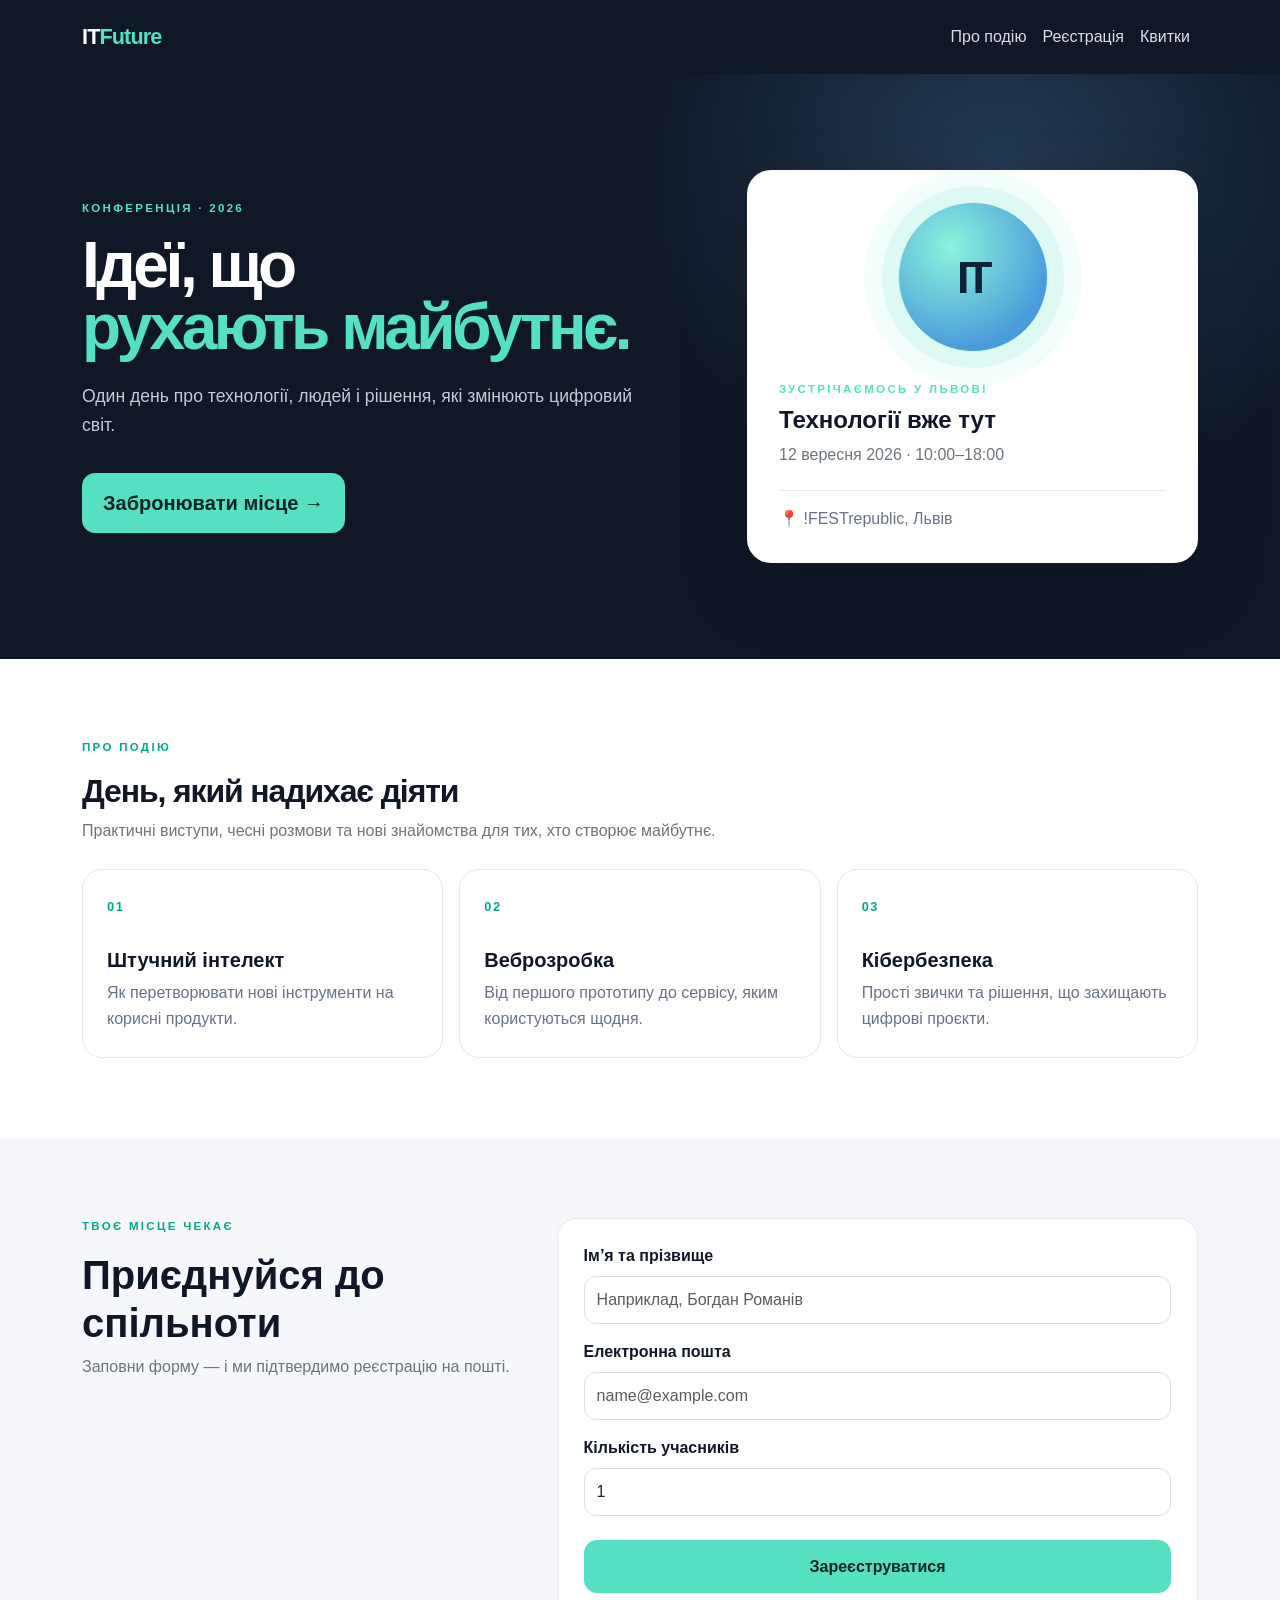
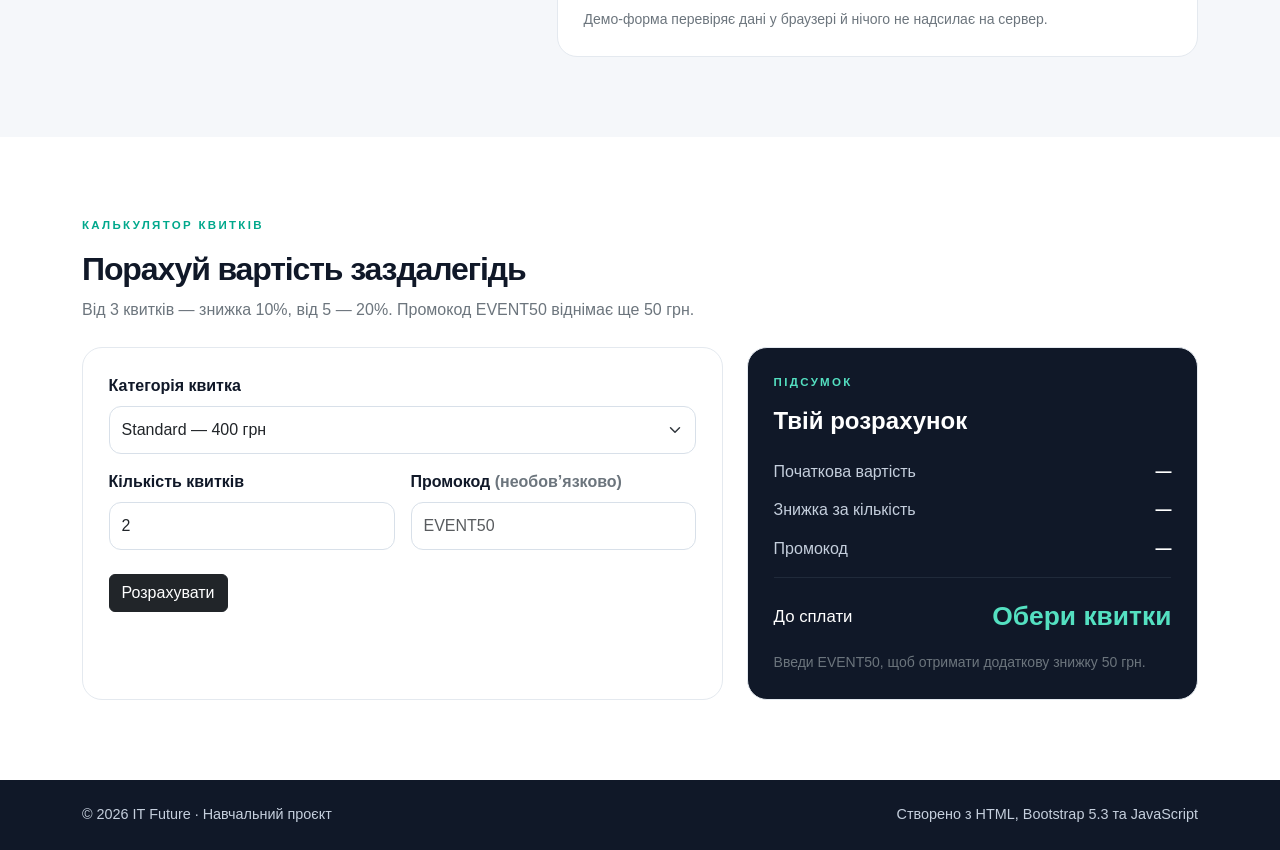
==== module10-bootstrap-event/index.html @ 21c27786 "Add Module 10 Bootstrap event ticket app" ====
<!doctype html>
<html lang="uk">
<head>
  <meta charset="utf-8">
  <meta name="viewport" content="width=device-width, initial-scale=1">
  <meta name="description" content="Реєстрація на IT Future та калькулятор вартості квитків.">
  <title>IT Future — квитки на подію</title>
  <link href="https://cdn.jsdelivr.net/npm/bootstrap@5.3.3/dist/css/bootstrap.min.css" rel="stylesheet">
  <link rel="stylesheet" href="style.css">
  <script src="script.js" defer></script>
</head>
<body>
  <nav class="navbar navbar-expand-lg navbar-dark site-nav">
    <div class="container">
      <a class="navbar-brand fw-bold" href="#top">IT<span>Future</span></a>
      <button class="navbar-toggler" type="button" data-bs-toggle="collapse" data-bs-target="#mainNav" aria-label="Відкрити меню">
        <span class="navbar-toggler-icon"></span>
      </button>
      <div class="collapse navbar-collapse" id="mainNav">
        <div class="navbar-nav ms-auto">
          <a class="nav-link" href="#about">Про подію</a>
          <a class="nav-link" href="#register">Реєстрація</a>
          <a class="nav-link" href="#tickets">Квитки</a>
        </div>
      </div>
    </div>
  </nav>

  <main id="top">
    <section class="hero-section">
      <div class="container py-5">
        <div class="row align-items-center g-4">
          <div class="col-lg-7">
            <p class="eyebrow">КОНФЕРЕНЦІЯ · 2026</p>
            <h1 class="display-3 fw-bold">Ідеї, що<br><span>рухають майбутнє.</span></h1>
            <p class="hero-copy">Один день про технології, людей і рішення, які змінюють цифровий світ.</p>
            <a class="btn btn-accent btn-lg" href="#register">Забронювати місце <span aria-hidden="true">→</span></a>
          </div>
          <div class="col-lg-5">
            <div class="event-card">
              <div class="event-orbit" aria-hidden="true"><span>IT</span></div>
              <p class="eyebrow mb-2">ЗУСТРІЧАЄМОСЬ У ЛЬВОВІ</p>
              <h2 class="h4 fw-bold">Технології вже тут</h2>
              <p class="text-secondary mb-0">12 вересня 2026 · 10:00–18:00</p>
              <div class="event-meta"><span>📍</span> !FESTrepublic, Львів</div>
            </div>
          </div>
        </div>
      </div>
    </section>

    <section id="about" class="section-pad">
      <div class="container">
        <div class="section-heading mb-4">
          <p class="eyebrow">ПРО ПОДІЮ</p>
          <h2 class="fw-bold">День, який надихає діяти</h2>
          <p class="text-secondary">Практичні виступи, чесні розмови та нові знайомства для тих, хто створює майбутнє.</p>
        </div>
        <div class="row g-3">
          <div class="col-md-4"><article class="topic-card h-100"><span class="topic-number">01</span><h3 class="h5 fw-bold">Штучний інтелект</h3><p class="mb-0">Як перетворювати нові інструменти на корисні продукти.</p></article></div>
          <div class="col-md-4"><article class="topic-card h-100"><span class="topic-number">02</span><h3 class="h5 fw-bold">Веброзробка</h3><p class="mb-0">Від першого прототипу до сервісу, яким користуються щодня.</p></article></div>
          <div class="col-md-4"><article class="topic-card h-100"><span class="topic-number">03</span><h3 class="h5 fw-bold">Кібербезпека</h3><p class="mb-0">Прості звички та рішення, що захищають цифрові проєкти.</p></article></div>
        </div>
      </div>
    </section>

    <section id="register" class="section-pad section-tint">
      <div class="container">
        <div class="row g-4 align-items-start">
          <div class="col-lg-5">
            <p class="eyebrow">ТВОЄ МІСЦЕ ЧЕКАЄ</p>
            <h2 class="display-6 fw-bold">Приєднуйся до спільноти</h2>
            <p class="text-secondary">Заповни форму — і ми підтвердимо реєстрацію на пошті.</p>
            <div id="registrationMessage" class="alert d-none" role="status" aria-live="polite"></div>
          </div>
          <div class="col-lg-7">
            <form id="registrationForm" class="panel-card" novalidate>
              <div class="mb-3">
                <label for="fullName" class="form-label">Ім’я та прізвище</label>
                <input class="form-control" id="fullName" name="fullName" type="text" autocomplete="name" placeholder="Наприклад, Богдан Романів" required minlength="3">
                <div class="invalid-feedback">Вкажи ім’я (щонайменше 3 символи).</div>
              </div>
              <div class="mb-3">
                <label for="email" class="form-label">Електронна пошта</label>
                <input class="form-control" id="email" name="email" type="email" autocomplete="email" placeholder="name@example.com" required>
                <div class="invalid-feedback">Введи коректну адресу електронної пошти.</div>
              </div>
              <div class="mb-4">
                <label for="attendees" class="form-label">Кількість учасників</label>
                <input class="form-control" id="attendees" name="attendees" type="number" min="1" max="20" value="1" required>
                <div class="invalid-feedback">Вкажи від 1 до 20 учасників.</div>
              </div>
              <button class="btn btn-accent w-100" type="submit">Зареєструватися</button>
              <p class="small text-secondary mt-3 mb-0">Демо-форма перевіряє дані у браузері й нічого не надсилає на сервер.</p>
            </form>
          </div>
        </div>
      </div>
    </section>

    <section id="tickets" class="section-pad">
      <div class="container">
        <div class="section-heading mb-4">
          <p class="eyebrow">КАЛЬКУЛЯТОР КВИТКІВ</p>
          <h2 class="fw-bold">Порахуй вартість заздалегідь</h2>
          <p class="text-secondary">Від 3 квитків — знижка 10%, від 5 — 20%. Промокод EVENT50 віднімає ще 50 грн.</p>
        </div>
        <div class="row g-4 align-items-stretch">
          <div class="col-lg-7">
            <form id="ticketForm" class="panel-card h-100">
              <div class="mb-3">
                <label for="ticketType" class="form-label">Категорія квитка</label>
                <select class="form-select" id="ticketType" name="ticketType">
                  <option value="standard">Standard — 400 грн</option>
                  <option value="vip">VIP — 800 грн</option>
                </select>
              </div>
              <div class="row g-3">
                <div class="col-sm-6">
                  <label for="ticketQuantity" class="form-label">Кількість квитків</label>
                  <input class="form-control" id="ticketQuantity" name="ticketQuantity" type="number" min="1" max="20" value="2" required>
                </div>
                <div class="col-sm-6">
                  <label for="promoCode" class="form-label">Промокод <span class="text-secondary">(необов’язково)</span></label>
                  <input class="form-control text-uppercase" id="promoCode" name="promoCode" type="text" placeholder="EVENT50">
                </div>
              </div>
              <button class="btn btn-dark mt-4" type="submit">Розрахувати</button>
              <p id="ticketError" class="small text-danger mt-3 mb-0" role="alert"></p>
            </form>
          </div>
          <div class="col-lg-5">
            <aside id="ticketResult" class="summary-card h-100" aria-live="polite">
              <p class="eyebrow">ПІДСУМОК</p>
              <h3 class="h4 fw-bold mb-4">Твій розрахунок</h3>
              <div class="summary-line"><span>Початкова вартість</span><strong id="subtotal">—</strong></div>
              <div class="summary-line"><span>Знижка за кількість</span><strong id="quantityDiscount">—</strong></div>
              <div class="summary-line"><span>Промокод</span><strong id="promoDiscount">—</strong></div>
              <hr>
              <div class="summary-line total-line"><span>До сплати</span><strong id="finalTotal">Обери квитки</strong></div>
              <p id="promoNote" class="small text-secondary mt-3 mb-0">Введи EVENT50, щоб отримати додаткову знижку 50 грн.</p>
            </aside>
          </div>
        </div>
      </div>
    </section>
  </main>

  <footer class="site-footer">
    <div class="container d-flex flex-column flex-md-row justify-content-between gap-2">
      <span>© 2026 IT Future · Навчальний проєкт</span>
      <span>Створено з HTML, Bootstrap 5.3 та JavaScript</span>
    </div>
  </footer>
</body>
</html>
---- module10-bootstrap-event/style.css ----
:root {
  --ink: #101828;
  --muted: #687386;
  --mint: #54e0c1;
  --paper: #f5f7fa;
  --line: #e4e9ef;
}

* { box-sizing: border-box; }
html { scroll-behavior: smooth; }
body { margin: 0; color: var(--ink); background: #fff; font-family: Inter, "Segoe UI", Arial, sans-serif; }
.site-nav { background: #101828; padding: 1rem 0; }
.navbar-brand { font-size: 1.35rem; letter-spacing: -.04em; }
.navbar-brand span { color: var(--mint); }
.nav-link { color: #d5deea !important; }
.nav-link:hover { color: var(--mint) !important; }
.hero-section { color: white; background: radial-gradient(circle at 78% 18%, #243b55 0, transparent 32%), #101828; overflow: hidden; }
.hero-section .container { padding-top: 6rem !important; padding-bottom: 6rem !important; }
.eyebrow { color: #00a88c; font-size: .72rem; font-weight: 800; letter-spacing: .2em; }
.hero-section .eyebrow { color: var(--mint); }
.hero-section h1 { letter-spacing: -.055em; line-height: .98; }
.hero-section h1 span { color: var(--mint); }
.hero-copy { max-width: 36rem; margin: 1.4rem 0 2rem; color: #c1cada; font-size: 1.1rem; line-height: 1.7; }
.btn-accent { color: #08241f; background: var(--mint); border-color: var(--mint); font-weight: 750; border-radius: .8rem; padding: .85rem 1.25rem; }
.btn-accent:hover, .btn-accent:focus { color: #061a17; background: #78efd4; border-color: #78efd4; transform: translateY(-1px); }
.event-card { position: relative; min-height: 310px; padding: 2rem; overflow: hidden; background: #fff; border-radius: 1.5rem; color: var(--ink); box-shadow: 0 24px 70px #0003; }
.event-orbit { display: grid; place-items: center; width: 150px; height: 150px; margin: 0 auto 1.8rem; border: 1px solid #c8f6eb; border-radius: 50%; background: radial-gradient(circle at 35% 30%, #8bf3dc, #4a9cda 72%); box-shadow: 0 0 0 16px #54e0c122, 0 0 0 34px #54e0c111; color: #102238; font-size: 2.8rem; font-weight: 900; letter-spacing: -.1em; }
.event-meta { margin-top: 1.4rem; padding-top: 1rem; border-top: 1px solid var(--line); color: var(--muted); }
.section-pad { padding: 5rem 0; }
.section-tint { background: var(--paper); }
.section-heading { max-width: 43rem; }
.section-heading h2 { letter-spacing: -.035em; }
.section-heading > p:last-child { line-height: 1.65; }
.topic-card, .panel-card, .summary-card { border: 1px solid var(--line); border-radius: 1.25rem; background: #fff; padding: 1.6rem; }
.topic-card { padding: 1.5rem; transition: transform .2s ease, box-shadow .2s ease; }
.topic-card:hover { transform: translateY(-4px); box-shadow: 0 16px 35px #10182812; }
.topic-number { display: inline-block; margin-bottom: 2rem; color: #00a88c; font-size: .8rem; font-weight: 800; letter-spacing: .12em; }
.topic-card p { color: var(--muted); line-height: 1.65; }
.form-label { font-weight: 650; }
.form-control, .form-select { min-height: 48px; border-color: #d8e0e9; border-radius: .75rem; }
.form-control:focus, .form-select:focus { border-color: #53cbb1; box-shadow: 0 0 0 .22rem #54e0c133; }
.summary-card { background: #101828; color: white; }
.summary-card .eyebrow { color: var(--mint); }
.summary-line { display: flex; justify-content: space-between; gap: 1rem; margin: .9rem 0; color: #c5cfdd; }
.summary-line strong { color: white; text-align: right; }
.summary-card hr { border-color: #526071; }
.total-line { align-items: center; margin-top: 1.2rem; color: white; font-size: 1.05rem; }
.total-line strong { color: var(--mint); font-size: 1.65rem; }
.site-footer { padding: 1.5rem 0; color: #c5cfdd; background: #101828; font-size: .9rem; }
@media (max-width: 575.98px) {
  .hero-section .container { padding-top: 4rem !important; padding-bottom: 4rem !important; }
  .hero-section h1 { font-size: 2.8rem; }
  .section-pad { padding: 3.5rem 0; }
  .event-card { min-height: 0; }
  .summary-line { font-size: .92rem; }
}
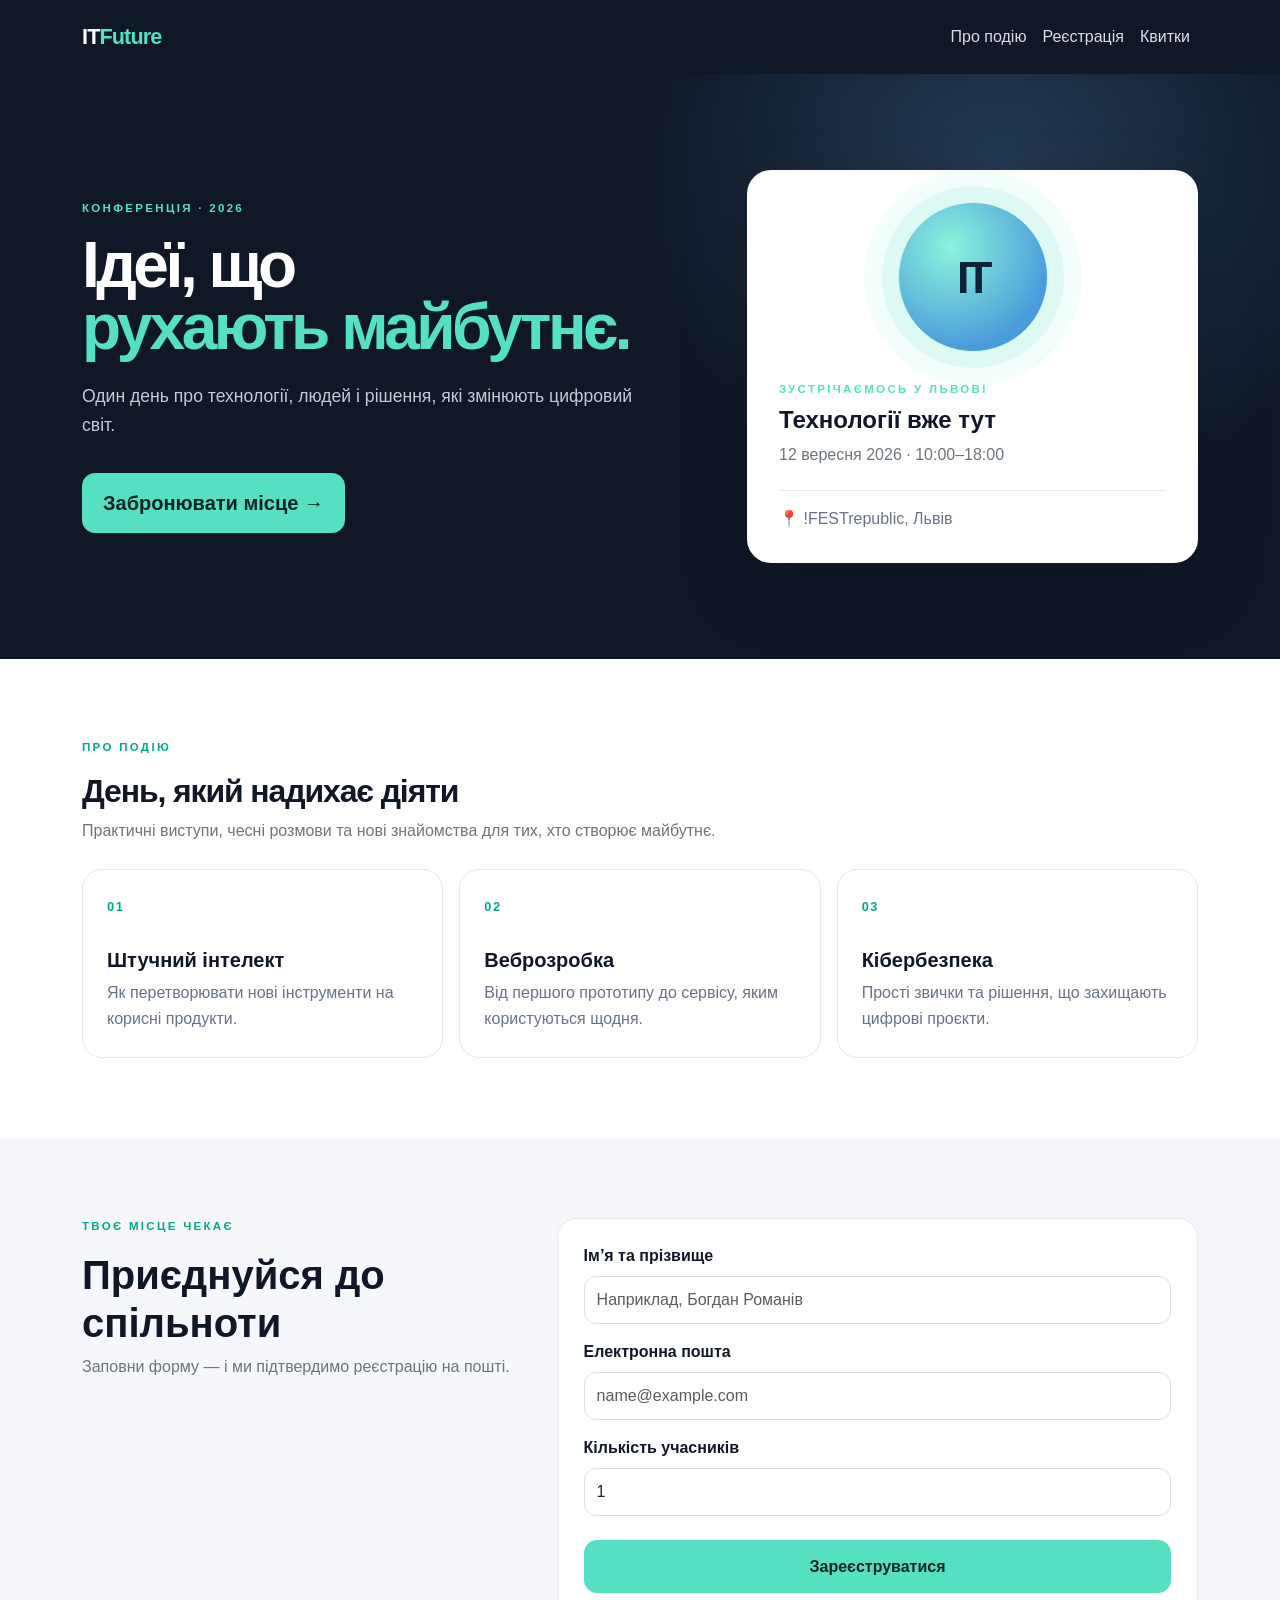
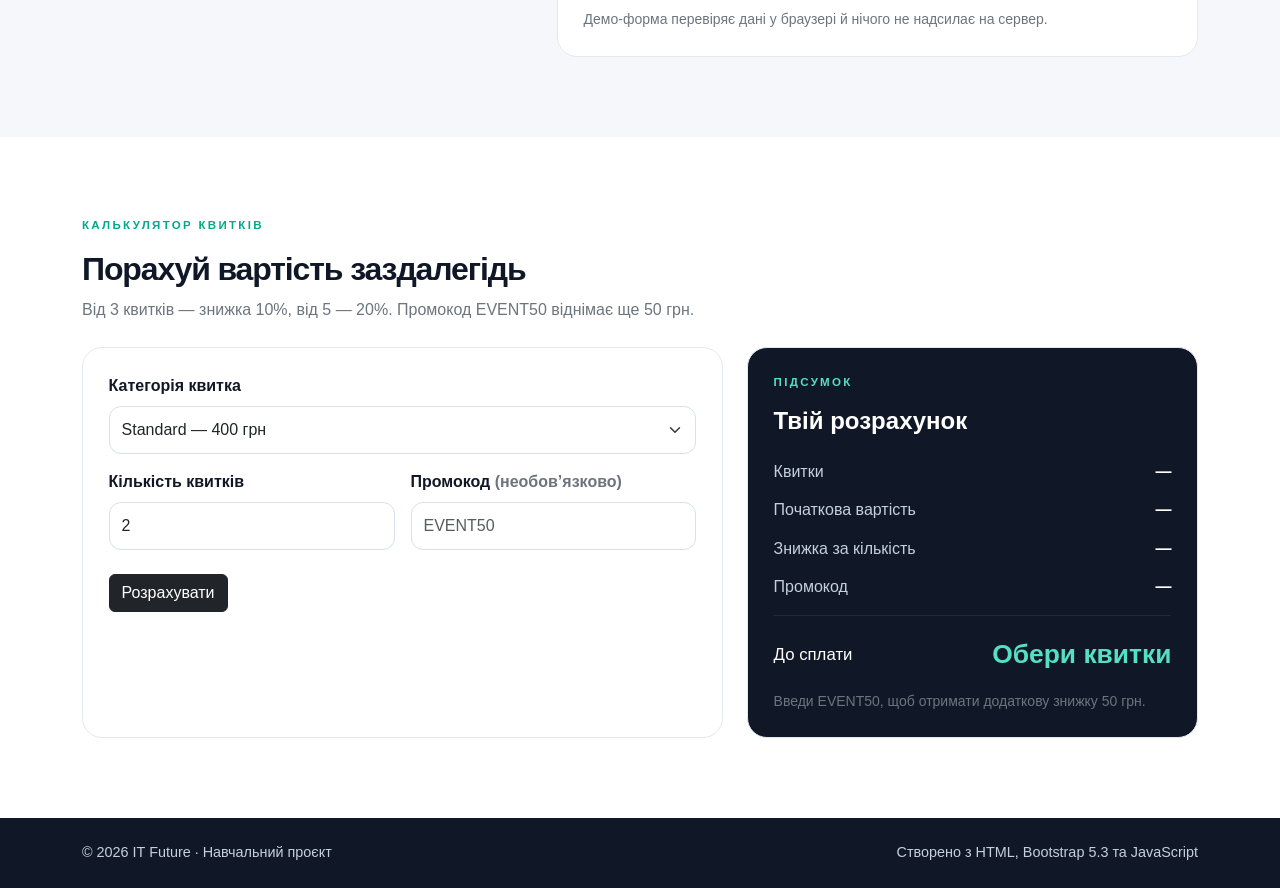
==== commit 9ef3c31a: "Show ticket type and quantity in order summary" ====
--- a/module10-bootstrap-event/index.html
+++ b/module10-bootstrap-event/index.html
@@ -7,6 +7,7 @@
   <title>IT Future — квитки на подію</title>
   <link href="https://cdn.jsdelivr.net/npm/bootstrap@5.3.3/dist/css/bootstrap.min.css" rel="stylesheet">
   <link rel="stylesheet" href="style.css">
+  <script src="https://cdn.jsdelivr.net/npm/bootstrap@5.3.3/dist/js/bootstrap.bundle.min.js" defer></script>
   <script src="script.js" defer></script>
 </head>
 <body>
@@ -133,6 +134,7 @@
             <aside id="ticketResult" class="summary-card h-100" aria-live="polite">
               <p class="eyebrow">ПІДСУМОК</p>
               <h3 class="h4 fw-bold mb-4">Твій розрахунок</h3>
+              <div class="summary-line"><span>Квитки</span><strong id="ticketDetails">—</strong></div>
               <div class="summary-line"><span>Початкова вартість</span><strong id="subtotal">—</strong></div>
               <div class="summary-line"><span>Знижка за кількість</span><strong id="quantityDiscount">—</strong></div>
               <div class="summary-line"><span>Промокод</span><strong id="promoDiscount">—</strong></div>
@@ -154,3 +156,6 @@
   </footer>
 </body>
 </html>
+
+
+
